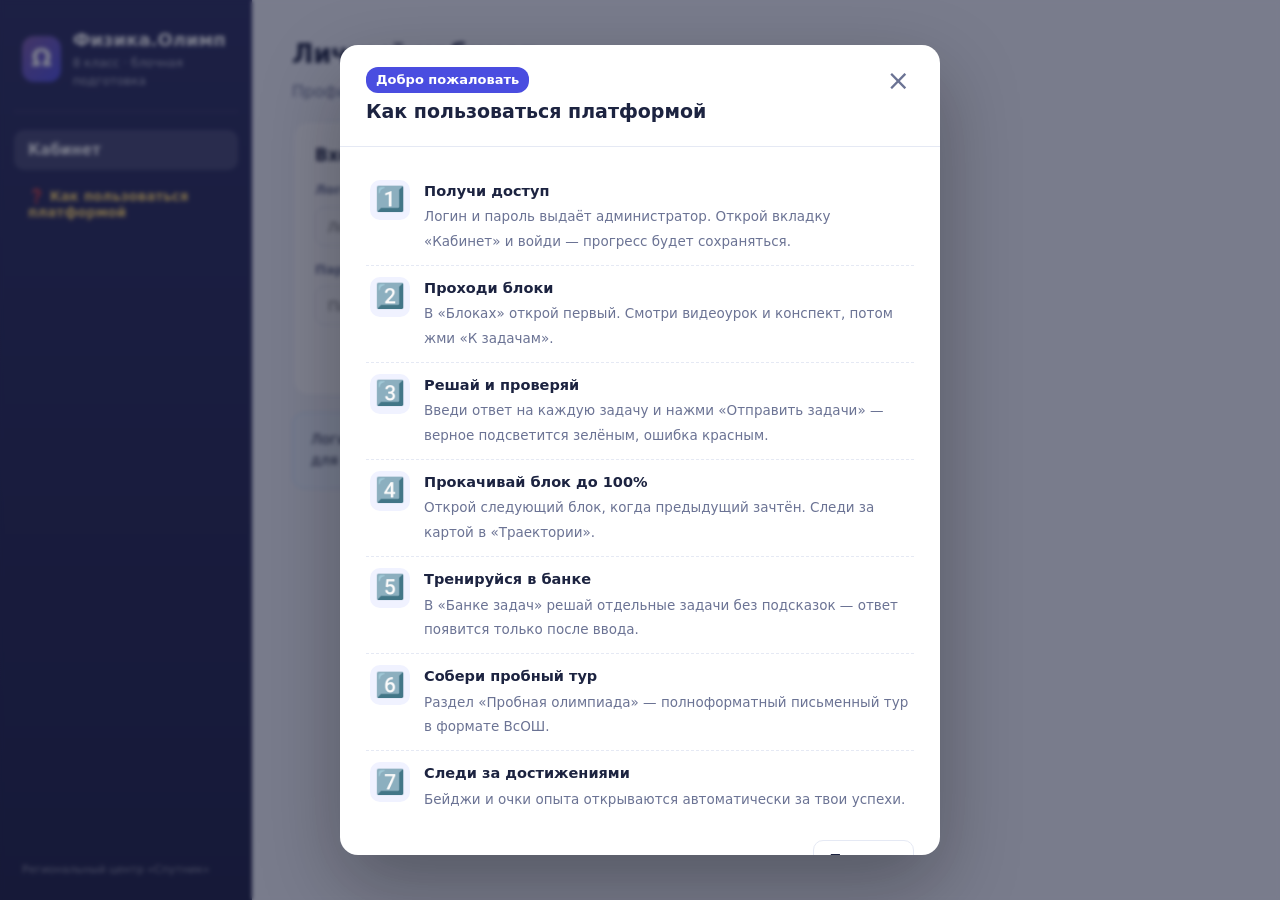
==== index.html @ 44bb5aa3 "Физика.Олимп 8 класс: общая БД Supabase, оптика 8.11-8.14" ====
<!DOCTYPE html>
<html lang="ru">
<head>
<meta charset="UTF-8">
<meta name="viewport" content="width=device-width, initial-scale=1.0">
<title>Физика.Олимп 8 класс — блочная олимпиадная подготовка</title>
<link rel="stylesheet" href="style.css">
<link rel="stylesheet" href="katex/katex.min.css">
</head>
<body>
<div class="app" id="app">

  <aside class="sidebar" id="sidebar">
    <div class="brand">
      <div class="brand-icon">Ω</div>
      <div>
        <div class="brand-title">Физика.Олимп</div>
        <div class="brand-sub">8 класс · блочная подготовка</div>
      </div>
    </div>
    <nav class="nav">
      <button class="nav-btn" data-view="dashboard">Траектория</button>
      <button class="nav-btn" data-view="modules">Блоки</button>
      <button class="nav-btn" data-view="meeting" id="meeting-nav-btn">Блок с преподавателем</button>
      <button class="nav-btn" data-view="bank">Банк задач</button>
      <button class="nav-btn" data-view="olympiad" id="olympiad-nav-btn" style="display:none">Пробная олимпиада</button>
      <button class="nav-btn" data-view="classes" id="classes-nav-btn" style="display:none">Классы</button>
      <button class="nav-btn" data-view="mystats" id="mystats-nav-btn" style="display:none">Моя статистика</button>
      <button class="nav-btn" data-view="achievements">Достижения</button>
      <button class="nav-btn" data-view="profile">Кабинет</button>
      <button class="nav-help" id="nav-help-question">❓ Как пользоваться платформой</button>
    </nav>
    <div class="sidebar-foot" id="sb-user">Региональный центр «Спутник»</div>
  </aside>

  <main class="main" id="main">

    <!-- ТРАЕКТОРИЯ -->
    <section class="view active" id="view-dashboard">
      <div class="hero">
        <div class="hero-inner">
          <span class="hero-tag">Олимпиадная физика · 8 класс</span>
          <h1>Твой трек <span class="accent">к олимпиадам</span></h1>
          <p class="hero-sub" id="hero-sub">Блочная дистанционная подготовка: видеокурс, теория, задачи и достижения.</p>
          <div class="hero-actions">
            <button class="btn btn-primary" data-view-btn="modules">Открыть блоки</button>
            <button class="btn btn-ghost" data-view-btn="bank">Банк задач</button>
          </div>
        </div>
        <div class="hero-badges">
          <div class="stat"><b id="dash-xp">0</b><span>очков опыта</span></div>
          <div class="stat"><b id="dash-lvl">Обуч.</b><span>уровень трека</span></div>
          <div class="stat"><b id="dash-modules">0/12</b><span>блоков</span></div>
          <div class="stat"><b id="dash-ach">0</b><span>достижений</span></div>
        </div>
      </div>

      <!-- МИНИ-КАРТА -->
      <div class="panel">
        <h3>Карта олимпиадного трека</h3>
        <p class="muted" style="font-size:13px;margin-bottom:12px">Где ты сейчас. Зелёные — пройдены, оранжевый — текущий, серые — впереди.</p>
        <div id="minimap" class="minimap"></div>
      </div>

      <div class="dash-row">
        <div class="panel skill-panel">
          <h3>Кольца навыков</h3>
          <p class="muted" style="font-size:13px;margin-bottom:12px">Пять компетенций олимпиадника. Заполнение растёт от задач.</p>
          <div id="skill-rings"></div>
        </div>
        <div class="panel mastery-panel">
          <h3>Мастерство по блокам</h3>
          <p class="muted" style="font-size:13px;margin-bottom:12px">100% — блок зачтён.</p>
          <div id="dash-mastery"></div>
        </div>
      </div>

      <div class="panel">
        <h3>📄 Домашнее задание</h3>
        <div id="dash-homework" class="dash-homework"></div>
      </div>

      <div class="panel">
        <h3>Последние достижения</h3>
        <div id="dash-ach-list" class="dash-ach-list"></div>
      </div>
    </section>

    <!-- МОДУЛИ (сетка прямоугольников) -->
    <section class="view" id="view-modules">
      <div class="view-head-row">
        <div class="view-head">
          <h2>Олимпиадные блоки</h2>
          <p class="muted">Каждый блок: видеокурс с конспектом → задачи → автопроверка. Следующий открывается после «зачёта».</p>
        </div>
        <div class="head-actions">
          <button class="btn" id="module-reset" title="Сбросить прогресс трека">Сбросить прогресс</button>
        </div>
      </div>
      <div id="module-grid"></div>
    </section>

    <!-- РАБОЧАЯ ОБЛАСТЬ МОДУЛЯ -->
    <section class="view" id="view-module">
      <div class="module-workspace">
        <button class="btn btn-sm" id="mod-back">← Ко всем блокам</button>
        <div id="mod-head" class="mod-head"></div>
        <!-- ЭТАП 1: ВИДЕОУРОК -->
        <div id="mod-lesson" class="mod-lesson"></div>
        <!-- ЭТАП 2: ЗАДАЧИ -->
        <div id="mod-tasks" class="mod-tasks"></div>
      </div>
    </section>

    <!-- МОДУЛЬ С ПРЕПОДАВАТЕЛЕМ -->
    <section class="view" id="view-meeting">
      <div class="view-head">
        <h2>Блок с преподавателем</h2>
        <p class="muted">Звонок (телемост), интерактивная доска и учебные материалы — всё связано с текущей темой.</p>
      </div>

      <div class="meeting-layout">

        <!-- ЛЕВАЯ КОЛОНКА: созвон + доска -->
        <div class="meeting-left">
          <div class="panel">
            <h3>📞 Созвон с преподавателем</h3>
            <p class="muted" style="font-size:13px;margin-bottom:10px">Открой звонок в телемосте, а ниже используй интерактивную доску.</p>
            <div class="telemost-box">
              <div class="telemost-hero">
                <div class="th-icon">📹</div>
                <div class="th-title">Звонок в Яндекс.Телемосте</div>
                <div class="th-sub">Яндекс.Телемост не позволяет встраивать звонок в страницу, поэтому он открывается в отдельной вкладке.</div>
                <a class="btn btn-primary btn-lg" href="https://telemost.yandex.ru/j/64857306460563" target="_blank" rel="noopener">🔔 Открыть звонок</a>
              </div>
            </div>
          </div>

          <div class="panel" id="main-board-panel">
            <div class="bb-head">
              <div>
                <h3>🎨 Интерактивная доска</h3>
                <div class="muted" style="font-size:12.5px" id="bb-head-sub">Лист 1</div>
              </div>
              <div class="bb-actions">
                <button class="btn btn-sm bb-btn" id="bb-invert" title="Инвертировать доску (белая/тёмная)">🌗 Инверт</button>
                <button class="btn btn-sm bb-btn" id="bb-save">💾 Сохранить доску</button>
              </div>
            </div>

            <!-- Панель инструментов -->
            <div class="bb-toolbar">
              <button class="bb-tool active" data-tool="pen" title="Рисовать">✏️</button>
              <button class="bb-tool" data-tool="eraser" title="Стирать">🧽</button>
              <button class="bb-tool" data-tool="rect" title="Прямоугольник">▭</button>
              <button class="bb-tool" data-tool="ellipse" title="Овал">◯</button>
              <button class="bb-tool" data-tool="line" title="Линия">╱</button>
              <button class="bb-tool" data-tool="select" title="Выбрать картинку">🖼</button>
              <span class="bb-sep"></span>
              <button class="bb-tool" id="bb-addimg" title="Добавить картинку">➕🖼</button>
              <span class="bb-sep"></span>
              <input type="color" id="bb-color" value="#1c2340" title="Цвет маркера">
              <span class="bb-color-val" id="bb-color-val">#1c2340</span>
              <span class="bb-sep"></span>
              <button class="bb-tool" id="bb-new" title="Новый лист">📄</button>
              <button class="bb-tool" id="bb-undo" title="Отменить">↩️</button>
              <button class="bb-tool" id="bb-clear" title="Очистить лист">🗑</button>
              <input type="file" id="bb-imgfile" accept="image/*" hidden>
            </div>

            <!-- Листы -->
            <div class="bb-sheets" id="bb-sheets"></div>

            <!-- Холст -->
            <div class="bb-canvas-wrap">
              <canvas id="bb-canvas" width="1200" height="700"></canvas>
            </div>
          </div>
        </div>

        <!-- ПРАВАЯ КОЛОНКА: учебные материалы -->
        <div class="meeting-right">
          <div class="panel">
            <h3>📚 Учебные материалы</h3>
            <p class="muted" style="font-size:13px;margin-bottom:10px">Конспекты, листы и сохранённые доски по теме.</p>
            <div id="mmaterials-list" class="materials-list"></div>
          </div>
        </div>

      </div>
    </section>

    <!-- БАНК ЗАДАЧ -->
    <section class="view" id="view-bank">
      <div class="view-head-row">
        <div class="view-head">
          <h2>Банк олимпиадных задач</h2>
          <p class="muted">Решай задачи без подсказки, зарабатывай опыт. Ответы не показываются заранее.</p>
        </div>
        <div class="head-actions">
          <button class="btn btn-primary" id="bank-add">+ Добавить задачу</button>
        </div>
      </div>

      <div class="bank-summary">
        <div class="bs-block"><b id="statBase">0</b><span>База</span></div>
        <div class="bs-block"><b id="statActive">0</b><span>Актив</span></div>
        <div class="bs-block"><b id="statOlimp">0</b><span>Олимп</span></div>
        <div class="bs-block total"><b id="statSolved">0</b><span>решено верно</span></div>
      </div>

      <div class="bank-filters">
        <span>Блок:</span>
        <select id="bank-module-filter" class="filter-select">
          <option value="all">Все блоки</option>
        </select>
        <span class="fsep">Уровень:</span>
        <button class="chip active" data-lvla="all">Все</button>
        <button class="chip" data-lvla="base">База</button>
        <button class="chip" data-lvla="active">Актив</button>
        <button class="chip" data-lvla="olimp">Олимп</button>
      </div>
      <div id="bank-list"></div>
    </section>

    <!-- ПРОБНАЯ ОЛИМПИАДА -->
    <section class="view" id="view-olympiad">
      <div class="view-head">
        <h2>Пробная олимпиада</h2>
        <p class="muted">Полноформатный письменный тур в формате ВсОШ. Собери набор, скачай листы, реши и разбери ошибки.</p>
      </div>
      <div class="pattern-card">
        <h3>Формат тура</h3>
        <div class="pattern-row"><span class="p-badge bO">Задачи 1–5</span><span>5 задач · по 5–7 баллов · письменное решение</span></div>
        <div class="pattern-row scored"><span>Всего</span><span>макс. 30 баллов · 3 часа</span></div>
      </div>
      <div class="olymp-actions">
        <div class="kr-material">
          <label>Брать задачи из блоков</label>
          <select id="olymp-modules" multiple size="4"></select>
          <span class="muted" style="font-size:12px">Ctrl/Cmd — выбрать несколько</span>
        </div>
        <button class="btn btn-primary" id="olymp-gen">Собрать тур (5 задач)</button>
        <button class="btn" id="olymp-dl-txt" disabled>Скачать лист (txt)</button>
      </div>
      <div id="olymp-output"></div>
    </section>

    <!-- КЛАССЫ (учитель/админ) -->
    <section class="view" id="view-classes">
      <div class="view-head-row">
        <div class="view-head">
          <h2>Классы</h2>
          <p class="muted">Выбери класс или создай новый. Внутри — олимпиады, контрольные работы и статистика класса.</p>
        </div>
        <div class="head-actions">
          <button class="btn btn-primary" id="classes-add-btn">+ Создать класс</button>
        </div>
      </div>
      <div id="classes-body"></div>
    </section>

    <!-- Подвкладка КЛАССА: олимпиады / КР / статистика -->
    <section class="view" id="view-class">
      <div class="cl-topbar">
        <button class="btn btn-sm" id="cl-back">← Ко всем классам</button>
        <div>
          <h2 id="cl-title"></h2>
          <div class="muted" id="cl-sub" style="font-size:13px"></div>
        </div>
        <button class="btn btn-sm btn-ghost" id="cl-edit">Состав класса</button>
        <button class="btn btn-sm btn-danger" id="cl-del" style="background:#fdecea;color:#c0392b;border:1px solid #f3b7b0">🗑 Удалить класс</button>
      </div>
      <div id="cl-body" class="cl-body"></div>
    </section>

    <!-- МОЯ СТАТИСТИКА (ученик) -->
    <section class="view" id="view-mystats">
      <div class="view-head">
        <h2>Моя статистика</h2>
        <p class="muted">Твои результаты: олимпиады РСОШ, домашние задания и выполнение курса.</p>
      </div>
      <div id="mystats-body"></div>
    </section>

    <!-- ДОСТИЖЕНИЯ -->
    <section class="view" id="view-achievements">
      <div class="view-head-row">
        <div class="view-head">
          <h2>Достижения</h2>
          <p class="muted">Бейджи за успехи в треке. Открываются автоматически.</p>
        </div>
        <div class="head-actions">
          <button class="btn" id="ach-export">Экспорт</button>
          <button class="btn" id="ach-import">Импорт</button>
        </div>
      </div>
      <div id="ach-grid" class="ach-grid"></div>
      <input type="file" id="ach-file" accept=".json" hidden>
    </section>

    <!-- ЛИЧНЫЙ КАБИНЕТ -->
    <section class="view" id="view-profile">
      <div class="view-head">
        <h2>Личный кабинет</h2>
        <p class="muted">Профиль ученика. Данные хранятся локально в браузере.</p>
      </div>
      <div id="profile-body" class="profile-body"></div>
    </section>

    <!-- МОДАЛКА ТЕОРИИ -->
    <div class="modal" id="theory-modal" hidden>
      <div class="modal-box theory-box">
        <div class="modal-head">
          <div><span class="lesson-no" id="th-no"></span><h3 id="th-title"></h3><span class="lm-type" id="th-type"></span></div>
          <button class="modal-close" id="th-close">&times;</button>
        </div>
        <div class="modal-body" id="th-body"></div>
      </div>
    </div>

    <!-- МОДАЛКА ДОБАВЛЕНИЯ ЗАДАЧИ -->
    <div class="modal" id="task-modal" hidden>
      <div class="modal-box">
        <div class="modal-head"><h3>Добавить задачу в банк</h3><button class="modal-close" id="tm-close">&times;</button></div>
        <div class="modal-body">
          <form id="task-form">
            <div class="form-row"><label>Блок</label><select id="tf-module"></select></div>
            <div class="form-row"><label>Уровень</label><select id="tf-level"><option value="base">База</option><option value="active" selected>Актив</option><option value="olimp">Олимп</option></select></div>
            <div class="form-row"><label>Тип</label><select id="tf-type"><option value="calc">Расчётная</option><option value="test">Тест</option><option value="expert">Экспертная</option><option value="experiment">Эксперимент</option></select></div>
            <div class="form-row"><label>Условие</label><textarea id="tf-text" rows="3"></textarea></div>
            <div class="form-row" id="options-row" hidden><label>Варианты ответа (через «;»)</label><input id="tf-options"></div>
            <div class="form-row"><label>Ответ</label><input id="tf-answer"></div>
            <div class="form-row"><label>Решение</label><textarea id="tf-solution" rows="3"></textarea></div>
            <div class="form-actions"><button type="button" class="btn" id="tm-cancel">Отмена</button><button type="submit" class="btn btn-primary">Сохранить</button></div>
          </form>
        </div>
      </div>
    </div>

    <!-- МОДАЛКА ОНБОРДИНГА / "КАК ПОЛЬЗОВАТЬСЯ" -->
    <div class="modal" id="onboard-modal" hidden>
      <div class="modal-box onboard-box">
        <div class="modal-head">
          <div><span class="lesson-no">Добро пожаловать</span><h3>Как пользоваться платформой</h3></div>
          <button class="modal-close" id="ob-close">&times;</button>
        </div>
        <div class="modal-body">
          <div class="onboard-steps">
            <div class="ob-step"><div class="ob-icon">1️⃣</div><div class="ob-body"><b>Получи доступ</b><span>Логин и пароль выдаёт администратор. Открой вкладку «Кабинет» и войди — прогресс будет сохраняться.</span></div></div>
            <div class="ob-step"><div class="ob-icon">2️⃣</div><div class="ob-body"><b>Проходи блоки</b><span>В «Блоках» открой первый. Смотри видеоурок и конспект, потом жми «К задачам».</span></div></div>
            <div class="ob-step"><div class="ob-icon">3️⃣</div><div class="ob-body"><b>Решай и проверяй</b><span>Введи ответ на каждую задачу и нажми «Отправить задачи» — верное подсветится зелёным, ошибка красным.</span></div></div>
            <div class="ob-step"><div class="ob-icon">4️⃣</div><div class="ob-body"><b>Прокачивай блок до 100%</b><span>Открой следующий блок, когда предыдущий зачтён. Следи за картой в «Траектории».</span></div></div>
            <div class="ob-step"><div class="ob-icon">5️⃣</div><div class="ob-body"><b>Тренируйся в банке</b><span>В «Банке задач» решай отдельные задачи без подсказок — ответ появится только после ввода.</span></div></div>
            <div class="ob-step"><div class="ob-icon">6️⃣</div><div class="ob-body"><b>Собери пробный тур</b><span>Раздел «Пробная олимпиада» — полноформатный письменный тур в формате ВсОШ.</span></div></div>
            <div class="ob-step"><div class="ob-icon">7️⃣</div><div class="ob-body"><b>Следи за достижениями</b><span>Бейджи и очки опыта открываются автоматически за твои успехи.</span></div></div>
          </div>
          <div class="form-actions" style="margin-top:18px">
            <button class="btn" id="ob-skip">Понятно</button>
          </div>
        </div>
      </div>
    </div>

  </main>
</div>

<div id="toast" class="toast" hidden></div>

<script src="Каталог - Модули/data.js"></script>
<script src="Каталог - Теория/theory.js"></script>
<script src="Каталог - Видеоуроки/lessons.js"></script>
<script src="Каталог - Банк олимпиадных задач/bank.js"></script>
<script src="Каталог - Банк олимпиадных задач/bank-extra.js"></script>
<script src="Каталог - Сервер/xlsx.js"></script>
<script src="pdfkit/pdf-lib.bundle.js"></script>
<script src="pdfkit/fontkit.js"></script>
<script src="pdfkit/fizika8-font.js"></script>
<script src="pdfkit/pdf-gen.js"></script>
<script src="katex/katex.min.js"></script>
<script src="katex/auto-render.min.js"></script>
<script src="db-config.js"></script>
<script src="db.js"></script>
<script src="app.js"></script>
</body>
</html>
---- style.css ----
﻿:root{
  --bg:#f4f6fb;
  --card:#ffffff;
  --ink:#1c2340;
  --muted:#6b7394;
  --line:#e5e9f4;
  --primary:#4a4de0;
  --primary-2:#6c5ce7;
  --heat:#e8503a;
  --electro:#2f6fed;
  --good:#2f9e63;
  --gold:#f4a825;
  --shadow:0 10px 30px rgba(28,35,64,.08);
  --radius:16px;
}
*{box-sizing:border-box;margin:0;padding:0}
html{-webkit-text-size-adjust:100%}
body{font-family:"Segoe UI",system-ui,-apple-system,sans-serif;background:var(--bg);color:var(--ink);line-height:1.55}
button{font-family:inherit;cursor:pointer;border:none;background:none;color:inherit}

.app{display:flex;min-height:100vh}

/* -------- Sidebar -------- */
.sidebar{width:252px;flex:none;background:linear-gradient(180deg,#272a5c,#191c42);color:#fff;padding:22px 14px;display:flex;flex-direction:column;position:sticky;top:0;height:100vh}
.brand{display:flex;gap:12px;align-items:center;padding:4px 8px 20px;border-bottom:1px solid rgba(255,255,255,.12)}
.brand-icon{width:46px;height:46px;border-radius:12px;background:linear-gradient(135deg,#7d5ba6,#4a4de0);display:grid;place-items:center;font-size:24px;font-weight:700}
.brand-title{font-size:18px;font-weight:700}
.brand-sub{font-size:12px;opacity:.65}
.nav{display:flex;flex-direction:column;gap:4px;margin-top:18px;flex:1}
.nav-btn{text-align:left;padding:11px 14px;border-radius:10px;font-size:15px;color:#cdd2f0;transition:.15s;font-weight:500}
.nav-btn:hover{background:rgba(255,255,255,.06);color:#fff}
.nav-btn.active{background:rgba(255,255,255,.14);color:#fff;font-weight:600}
.sidebar-foot{font-size:11px;opacity:.5;padding:12px 8px 0}

/* -------- Main -------- */
.main{flex:1;padding:34px 40px;max-width:1200px}
.view{display:none;animation:fade .25s ease}
.view.active{display:block}
@keyframes fade{from{opacity:0;transform:translateY(6px)}to{opacity:1;transform:none}}

.view-head h2{font-size:26px;font-weight:800;letter-spacing:-.4px}
.view-head p{margin-top:6px;max-width:780px}
.muted{color:var(--muted)}
.view-head-row{display:flex;justify-content:space-between;align-items:flex-end;gap:20px;flex-wrap:wrap}
.head-actions{display:flex;gap:10px;flex-wrap:wrap}

/* -------- Buttons -------- */
.btn{background:#fff;border:1px solid var(--line);color:var(--ink);padding:10px 16px;border-radius:10px;font-size:14px;font-weight:600;transition:.15s}
.btn:hover{border-color:#c9cff0;background:#fafbff}
.btn-primary{background:linear-gradient(135deg,var(--primary),var(--primary-2));color:#fff;border:none}
.btn-primary:hover{filter:brightness(1.06);border:none}
.btn-ghost{background:transparent;border:none;color:var(--primary);font-weight:600}
.btn:disabled{opacity:.45;cursor:not-allowed}
.btn-sm{padding:6px 12px;font-size:13px}

/* -------- Hero / dashboard -------- */
.hero{background:linear-gradient(135deg,#343a7d,#4a4de0 55%,#7d5ba6);border-radius:22px;color:#fff;padding:38px;position:relative;overflow:hidden;box-shadow:var(--shadow)}
.hero::after{content:"";position:absolute;right:-60px;top:-60px;width:260px;height:260px;border-radius:50%;background:rgba(255,255,255,.10)}
.hero::before{content:"";position:absolute;right:40px;bottom:-90px;width:220px;height:220px;border-radius:50%;background:rgba(255,255,255,.06)}
.hero-inner{position:relative;z-index:2;max-width:640px}
.hero-tag{display:inline-block;font-size:12px;letter-spacing:.08em;text-transform:uppercase;background:rgba(255,255,255,.18);padding:5px 12px;border-radius:20px;margin-bottom:16px}
.hero h1{font-size:40px;font-weight:800;letter-spacing:-1px}
.hero .accent{color:#ffd76a}
.hero-sub{margin-top:12px;font-size:16px;opacity:.92}
.hero-actions{margin-top:24px;display:flex;gap:12px;flex-wrap:wrap}
.hero .btn{color:#fff}
.hero .btn-primary{background:#fff;color:var(--primary)}
.hero .btn-ghost{color:#fff;border-color:rgba(255,255,255,.5)}
.hero-badges{display:flex;gap:18px;margin-top:34px;flex-wrap:wrap;position:relative;z-index:2}
.stat{background:rgba(255,255,255,.12);border:1px solid rgba(255,255,255,.2);border-radius:14px;padding:10px 18px;text-align:center;min-width:78px}
.stat b{display:block;font-size:22px}
.stat span{font-size:12px;opacity:.85}

.panel{background:var(--card);border:1px solid var(--line);border-radius:var(--radius);padding:20px 22px;margin-top:18px}
.panel h3{font-size:17px;font-weight:800;margin-bottom:6px}
.dash-row{display:grid;grid-template-columns:1fr 1fr;gap:16px}
.dash-row .panel{width:auto}
.dash-ach-list{display:flex;flex-direction:column;gap:8px}
.dash-achievement{display:flex;gap:12px;align-items:center;background:#f7f8ff;border:1px solid var(--line);border-radius:12px;padding:10px 14px}
.dash-achievement .da-icon{font-size:24px}
.dash-achievement .da-name{font-weight:700}
.dash-achievement.locked{opacity:.5}

/* Skill rings */
.skill-rings{display:flex;flex-direction:column;gap:10px}
.skill-ring{display:flex;align-items:center;gap:12px}
.skill-ring .sr-icon{font-size:20px;width:28px}
.skill-ring .sr-name{width:130px;font-weight:600;font-size:14px}
.sr-bar{flex:1;background:#eef0ff;border-radius:10px;height:12px;overflow:hidden}
.sr-bar i{display:block;height:100%;border-radius:10px;transition:width .4s}
.sr-pct{width:44px;text-align:right;font-weight:700;font-size:13px;color:var(--muted)}

/* Mastery rows */
.mastery-list{display:flex;flex-direction:column;gap:8px}
.mastery-row{display:flex;align-items:center;gap:10px}
.mastery-row .m-icon{font-size:16px;width:22px}
.mastery-row .m-name{flex:1;font-size:13.5px;font-weight:600}
.mastery-row .m-bar{flex:1.4;background:#eef0ff;border-radius:10px;height:10px;overflow:hidden}
.mastery-row .m-bar i{display:block;height:100%;border-radius:10px;background:linear-gradient(90deg,var(--good),var(--electro))}
.mastery-row .m-pct{width:44px;text-align:right;font-weight:700;font-size:13px;color:var(--muted)}

/* -------- Module map -------- */
.mod-map{display:flex;flex-direction:column;gap:10px;margin-top:16px}
.mod-card{display:flex;gap:16px;align-items:center;background:var(--card);border:1px solid var(--line);border-top:5px solid;border-radius:var(--radius);padding:16px 20px;transition:.15s}
.mod-card.locked{opacity:.55;border-top-color:#cfd4ea;filter:grayscale(.35)}
.mod-card.active-mod{cursor:pointer}
.mod-card.active-mod:hover{transform:translateY(-2px);box-shadow:var(--shadow)}
.mod-card.complete{border-left:6px solid var(--good)}
.mod-icon{width:48px;height:48px;border-radius:12px;display:grid;place-items:center;font-size:24px;flex:none;color:#fff}
.mod-body{flex:1}
.mod-body h3{font-size:17px;display:flex;gap:10px;align-items:center}
.mod-no{font-size:12px;font-weight:700;color:#fff;background:#6b7394;border-radius:12px;padding:2px 9px}
.mod-body p{font-size:13.5px;color:var(--muted);margin-top:2px}
.mod-progress{margin-top:8px;display:flex;align-items:center;gap:10px;font-size:12.5px;color:var(--muted)}
.mod-progress .mp-bar{flex:1;max-width:220px;background:#eef0ff;border-radius:10px;height:9px;overflow:hidden}
.mod-progress .mp-bar i{display:block;height:100%;background:linear-gradient(90deg,var(--good),var(--electro));border-radius:10px}
.mod-lvla{display:flex;gap:6px}
.lvla-badge{font-size:12px;font-weight:700;padding:3px 9px;border-radius:12px;color:#fff}
.lvla-badge .lv-name{opacity:.85}
.mod-ops{display:flex;gap:8px;margin-left:8px}
.mod-ops .btn-mini{padding:7px 12px;font-size:12.5px;border:1px solid var(--line);border-radius:9px;background:#fff;font-weight:600}
.mod-ops .btn-mini:hover{border-color:var(--primary);color:var(--primary)}
.mod-ops .btn-mini:disabled{opacity:.4;cursor:not-allowed}
.mod-locked-note{font-size:12px;color:var(--muted);font-weight:600}
.bolt{position:relative}

/* -------- Р РµРґР°РєС‚РёСЂРѕРІР°РЅРёРµ РєРѕРЅС‚РµРЅС‚Р° (teacher/admin) -------- */
.lesson-editbar{display:flex;gap:8px;flex-wrap:wrap;margin-top:8px;justify-content:center}
.lesson-editbar .btn{margin-top:2px}
.conspect-editor{background:#fff;border:1px solid var(--line);border-radius:14px;padding:16px 18px;margin:14px 0;border-left:4px solid var(--gold)}
.conspect-editor h3{font-size:15px;margin-bottom:8px}
.ce-head{display:flex;justify-content:space-between;align-items:center;gap:10px;flex-wrap:wrap;margin-bottom:10px}
.ce-toolbar{display:flex;gap:6px;flex-wrap:wrap;background:#f4f6fb;border:1px solid var(--line);border-radius:10px;padding:8px;margin-bottom:10px}
.ce-tb{padding:6px 10px;border:1px solid var(--line);background:#fff;border-radius:8px;font-size:13px;font-weight:600;cursor:pointer;color:var(--ink);line-height:1.2}
.ce-tb:hover{border-color:var(--primary);background:#f0f2ff}
.ce-sep{width:1px;background:var(--line);margin:2px 4px}
.ce-grid{display:grid;grid-template-columns:1fr 1fr;gap:12px}
.conspect-editor textarea{width:100%;padding:10px 12px;border:1px solid var(--line);border-radius:9px;font-size:13.5px;font-family:ui-monospace,Consolas,monospace;min-height:280px;resize:vertical;line-height:1.5}
.conspect-editor textarea:focus{outline:2px solid #c9cff0;border-color:var(--primary)}
.ce-preview{border:1px dashed var(--line);border-radius:9px;padding:12px 14px;background:#fdfdff;overflow:auto;max-height:360px;font-size:14px}
.ce-help{background:#eef3ff;border:1px solid #d7e0ff;border-radius:10px;padding:10px 14px;margin:10px 0;font-size:13px;color:#33406e}
.ce-help ul{margin:6px 0 6px 18px}
.ce-help li{margin:3px 0}
.ce-help code{background:#fff;border:1px solid #d7e0ff;border-radius:5px;padding:1px 5px;font-size:12px}
/* РћС„РѕСЂРјР»РµРЅРёРµ РєРѕРЅСЃРїРµРєС‚Р° */
.conspect-body h3.cc-h{font-size:19px;margin:12px 0 8px;color:var(--ink)}
.conspect-body h4{font-size:16px;margin:10px 0 6px}
.conspect-body h5{font-size:14.5px;margin:8px 0 5px}
.conspect-body p{margin:6px 0;font-size:14.5px;color:#3a4263}
.conspect-body ul,.conspect-body ol{margin:6px 0 6px 22px;font-size:14.5px;color:#3a4263}
.conspect-body li{margin:3px 0}
.conspect-body hr{border:none;border-top:2px dashed var(--line);margin:12px 0}
.conspect-body mark{background:#fff3a3;padding:0 3px;border-radius:3px}
.conspect-body .cf{font-family:"Cambria Math","Times New Roman",serif;font-style:italic;background:#f0f2ff;border-radius:4px;padding:1px 6px;font-weight:600}
.conspect-body .cc-warn{background:#fff4e5;border-left:4px solid var(--gold);border-radius:8px;padding:9px 12px;margin:8px 0;font-weight:600;color:#7a4a00}
/* Р¦РІРµС‚РЅС‹Рµ Р±Р»РѕРєРё СѓСЂРѕРєР° */
.ce-blocks{align-items:center}
.ce-lbl{font-size:12.5px;font-weight:700;color:var(--muted);margin-right:2px}
.conspect-body .cc-block{border-radius:12px;padding:12px 16px;margin:10px 0;border:1px solid var(--line);background:#fbfcff}
.conspect-body .cc-block>p{margin:6px 0}
.conspect-body .cc-block:first-child>p:first-child{margin-top:0}
.conspect-body .cc-block:last-child>p:last-child{margin-bottom:0}
.conspect-body .cc-green{background:#eefbf3;border-color:#c4e6d3;border-left:4px solid #2f9e63}
.conspect-body .cc-blue{background:#eef4ff;border-color:#cfe0fa;border-left:4px solid #2f6fed}
.conspect-body .cc-yellow{background:#fffbe8;border-color:#f2e3a8;border-left:4px solid #e8b60c}
.conspect-body .cc-red{background:#fdeeee;border-color:#f4cccc;border-left:4px solid #d9432f}
.conspect-body .cc-violet{background:#f4effa;border-color:#ddcff0;border-left:4px solid #7d5ba6}
.conspect-body .cc-gray{background:#f4f5f8;border-color:#dfe3ec;border-left:4px solid #8a91a8}
.conspect-body .cc-note{background:#eef3ff;border-left:4px solid var(--electro);border-radius:8px;padding:9px 12px;margin:8px 0;color:#33406e}
.conspect-body .cc-img{max-width:100%;border-radius:8px;border:1px solid var(--line);margin:8px 0;display:block}
.conspect-body a{color:var(--primary);font-weight:600}
.conspect-body .cc-table{border-collapse:collapse;width:100%;margin:10px 0;font-size:14px;background:#fff}
.conspect-body .cc-table th,.conspect-body .cc-table td{border:1px solid var(--line);padding:7px 10px;text-align:left;vertical-align:middle}
.conspect-body .cc-table th{background:#f0f2ff;color:var(--ink);font-weight:700}
.conspect-body .cc-table tr.cc-th th{background:#eef4ff}
.conspect-body .cc-table .katex,.conspect-body .cc-table .katex-display{font-size:1.08em}
.subs-wrap{margin:14px 0 2px}
.subs-head{display:flex;align-items:center;justify-content:space-between;margin-bottom:10px}
.subs-title{margin:0;font-size:16px;font-weight:800;color:var(--ink)}
.subs-count{font-size:12px;color:var(--muted);background:#eef0ff;border-radius:12px;padding:2px 10px}
.subs-grid{display:grid;grid-template-columns:repeat(auto-fill,minmax(200px,1fr));gap:12px}
.sub-card{background:var(--card);border:1px solid var(--line);border-top:5px solid var(--primary,var(--electro));border-radius:12px;padding:14px;display:flex;flex-direction:column;gap:6px;cursor:pointer;transition:.15s;position:relative}
.sub-card:hover{transform:translateY(-2px);box-shadow:var(--shadow)}
.sub-card.active{border-color:var(--primary,var(--electro));box-shadow:0 0 0 3px rgba(47,111,237,.18)}
.sub-card .sc-top{display:flex;align-items:center;justify-content:space-between}
.sub-card .sc-icon{font-size:28px}
.sub-card .sc-open-tag{font-size:10.5px;font-weight:800;color:#fff;background:var(--good,var(--electro));border-radius:10px;padding:2px 8px}
.sub-card .sc-name{font-size:15px;font-weight:700;color:var(--ink);margin:0;line-height:1.25}
.sub-card .sc-desc{font-size:12.5px;color:var(--muted);flex:1}
.sub-card .sc-num{font-size:11px;font-weight:700;color:var(--primary,var(--electro))}
.sub-card .sub-count-badge{background:var(--primary,var(--electro))}
.sub-open-head{display:flex;align-items:center;gap:12px;margin:6px 0 12px;flex-wrap:wrap}
.sub-open-title{margin:0;font-size:18px;font-weight:800;color:var(--ink)}
.conspect-edit-top{margin:12px 0 0;display:flex}
.conspect-edit-top .btn{margin-left:auto}
@media(max-width:860px){ .ce-grid{grid-template-columns:1fr} }

/* -------- Bank -------- */
.bank-summary{display:grid;grid-template-columns:repeat(auto-fit,minmax(150px,1fr));gap:14px;margin:20px 0}
.bs-block{background:var(--card);border:1px solid var(--line);border-radius:14px;padding:16px;text-align:center}
.bs-block b{display:block;font-size:28px;color:var(--primary)}
.bs-block span{font-size:12px;color:var(--muted)}
.bs-block.total b{color:var(--good)}
.bs-block.total.ok b{color:var(--good)}
.bank-filters{display:flex;align-items:center;gap:8px;flex-wrap:wrap;margin-bottom:16px}
.bank-filters>span{color:var(--muted);font-size:14px}
.bank-filters .fsep{color:var(--muted);font-size:14px;margin-left:8px}
.filter-select{padding:7px 12px;border:1px solid var(--line);border-radius:20px;background:#fff;font-size:13.5px;font-weight:600;color:var(--primary);font-family:inherit;cursor:pointer;max-width:320px}
.filter-select:focus{outline:2px solid #c9cff0;border-color:var(--primary)}
.chip{padding:7px 14px;border-radius:20px;background:#fff;border:1px solid var(--line);font-size:13.5px;font-weight:600;color:var(--muted)}
.chip.active{background:#eef0ff;color:var(--primary);border-color:#c9cff0}
.bank-section{background:var(--card);border:1px solid var(--line);border-radius:var(--radius);padding:18px 20px;margin-bottom:20px}
.bank-section .bs-head{display:flex;align-items:center;gap:10px;border-left:4px solid;padding-left:12px;margin-bottom:14px}
.bank-section .bs-head h3{font-size:18px}
.bank-section .bs-dot{width:12px;height:12px;border-radius:50%;flex:none}
.task-card{background:var(--card);border:1px solid var(--line);border-radius:14px;padding:14px 16px;margin-bottom:12px}
.task-card.solved{border-left:5px solid var(--good)}
.task-card.wrong{border-left:5px solid var(--heat)}
.task-card .totop{display:flex;gap:8px;align-items:center;flex-wrap:wrap;margin-bottom:8px}
.level-badge{font-size:11.5px;font-weight:700;color:#fff;padding:3px 10px;border-radius:12px}
.type-tag{font-size:12px;color:var(--muted)}
.tc-module{font-size:12px;font-weight:700;color:var(--primary)}
.tc-text{font-size:15px;font-weight:500;margin:6px 0}
.tc-opts{display:flex;flex-wrap:wrap;gap:8px;margin:8px 0}
.tc-opts span{background:#f2f4fb;border-radius:8px;padding:5px 12px;font-size:14px}
.tc-ans{font-size:13.5px;color:var(--good);font-weight:600}
.state-tag{font-size:11px;font-weight:700;border-radius:10px;padding:2px 8px}
.state-ok{background:#e6f6ec;color:var(--good)}
.state-wrong{background:#fdeeee;color:var(--heat)}
.state-new{background:#eef0ff;color:var(--primary)}

/* -------- Modal -------- */
.modal{position:fixed;inset:0;background:rgba(20,24,50,.55);z-index:50;display:grid;place-items:center;padding:20px;backdrop-filter:blur(2px)}
.modal[hidden]{display:none}
.modal-box{background:#fff;border-radius:18px;max-width:820px;width:100%;max-height:90vh;display:flex;flex-direction:column;box-shadow:0 30px 80px rgba(0,0,0,.3)}
.modal-head{display:flex;justify-content:space-between;align-items:flex-start;gap:16px;padding:22px 26px;border-bottom:1px solid var(--line)}
.modal-head h3{font-size:19px;font-weight:800;line-height:1.3}
.modal-close{font-size:28px;line-height:1;color:var(--muted);font-weight:400;padding:0 4px;background:none}
.modal-close:hover{color:#000}
.modal-body{padding:22px 26px;overflow-y:auto}
.lesson-no{display:inline-block;font-size:13px;font-weight:700;color:#fff;background:var(--primary);padding:3px 10px;border-radius:12px;margin-bottom:6px}
.lm-type{font-size:12.5px;color:var(--muted);display:block;margin-top:4px}

/* Theory */
.th-level{margin-bottom:20px}
.th-level h4{font-size:15px;display:flex;align-items:center;gap:8px;margin-bottom:8px}
.th-points{font-size:14.5px;color:#3a4263;margin-left:4px}
.th-points li{margin:6px 0}
.formula-list{display:flex;flex-direction:column;gap:8px;margin-top:8px}
.formula{background:#f0f2ff;border-left:4px solid var(--primary);border-radius:8px;padding:8px 12px}
.formula .f{font-family:"Cambria Math","Times New Roman",serif;font-weight:700;font-size:14.5px}
.formula .fd{font-size:12.5px;color:var(--muted)}
.tricks{background:#eef3ff;border:1px solid #d7e0ff;border-radius:10px;padding:10px 14px;margin-top:8px;font-size:14px;color:#33406e}
.tricks b{color:var(--primary)}

/* Solve modal */
.solve-q{font-size:16px;font-weight:500;margin-bottom:14px}
.solve-type{font-size:13px;color:var(--muted)}
.solve-opts{display:flex;flex-direction:column;gap:8px;margin:12px 0}
.solve-opts .so{background:#f2f4fb;border:1px solid var(--line);border-radius:10px;padding:9px 12px;font-size:14.5px;cursor:pointer;display:flex;gap:8px;align-items:center}
.solve-opts .so:hover{border-color:var(--primary)}
.solve-opts .so.selected{border-color:var(--primary);background:#eef0ff}
.solve-ans{margin-top:12px}
.solve-ans label{font-size:13px;font-weight:700;color:var(--muted);display:block;margin-bottom:6px}
.solve-ans input{width:100%;padding:10px 12px;border:1px solid var(--line);border-radius:9px;font-size:15px}
.solve-ans input:focus{outline:2px solid #c9cff0;border-color:var(--primary)}
.solve-result{margin-top:14px;border-radius:12px;padding:14px 16px}
.solve-result.ok{background:#e6f6ec;border:1px solid #c4e6d3}
.solve-result.bad{background:#fdeeee;border:1px solid #f3c9c9}
.solve-result h4{margin-bottom:6px}
.solve-result .sr-line{margin:4px 0}
.solve-xp{margin-top:10px;font-size:14px;font-weight:700;color:var(--gold)}
.solve-actions{display:flex;justify-content:flex-end;gap:10px;margin-top:16px}

/* Olympiad */
.pattern-card{background:var(--card);border:1px solid var(--line);border-radius:var(--radius);padding:20px 24px;margin:18px 0}
.pattern-card h3{font-size:16px;margin-bottom:12px}
.pattern-row{display:flex;gap:12px;align-items:center;padding:6px 0;font-size:15px}
.pattern-row.scored{margin-top:8px;padding-top:12px;border-top:1px dashed var(--line)}
.p-badge{font-size:12px;font-weight:700;color:#fff;padding:4px 12px;border-radius:14px;min-width:110px;text-align:center;background:var(--electro)}
.olymp-actions{display:flex;gap:12px;flex-wrap:wrap;align-items:flex-end;margin-bottom:20px}
.kr-material{display:flex;flex-direction:column;gap:4px}
.kr-material label{font-size:12px;font-weight:700;color:var(--muted)}
.kr-material select{padding:8px 12px;border:1px solid var(--line);border-radius:9px;font-size:14px;background:#fff;color:var(--ink);font-family:inherit}
.olymp-output{padding:0}
.olymp-info{font-size:13px;color:var(--muted);margin-bottom:12px}
.olymp-done{background:#e6f6ec;border-radius:12px;padding:12px 16px;margin-bottom:14px}
.ol-tasks{display:flex;flex-direction:column;gap:10px}
.ol-task{background:var(--card);border:1px solid var(--line);border-radius:12px;padding:14px 16px}
.ol-task h4{display:flex;align-items:center;gap:8px;font-size:14.5px;margin-bottom:6px}
.ol-task .ol-q{margin:6px 0;font-size:14.5px}
.ol-task .ol-toggle{color:var(--primary);font-weight:600;font-size:13px}
.ol-sol{background:#f7f8ff;border-radius:8px;padding:10px 12px;margin-top:6px;font-size:14px}
.ol-sol b{color:var(--good)}

/* Achievements */
.ach-grid{display:grid;grid-template-columns:repeat(auto-fill,minmax(200px,1fr));gap:14px;margin-top:18px}
.ach-card{background:var(--card);border:1px solid var(--line);border-radius:14px;padding:18px;text-align:center;display:flex;flex-direction:column;align-items:center;gap:6px}
.ach-card .a-icon{font-size:34px}
.ach-card .a-name{font-weight:700;font-size:15px}
.ach-card .a-desc{font-size:12.5px;color:var(--muted);flex:1}
.ach-card.locked{opacity:.45;filter:grayscale(.5)}
.ach-card .a-xp{font-size:12px;color:var(--gold);font-weight:700}

/* Forms */
.form-row{margin-bottom:14px}
.form-row label{display:block;font-size:13px;font-weight:600;color:var(--muted);margin-bottom:6px}
.form-row input,.form-row select,.form-row textarea{width:100%;padding:10px 12px;border:1px solid var(--line);border-radius:9px;font-size:14px;font-family:inherit}
.form-row input:focus,.form-row select:focus,.form-row textarea:focus{outline:2px solid #c9cff0;border-color:var(--primary)}
.form-actions{display:flex;justify-content:flex-end;gap:10px;margin-top:8px}
.empty{text-align:center;padding:46px 20px;color:var(--muted)}
.empty .big{font-size:44px;display:block;margin-bottom:12px}
.note{background:#eef3ff;border:1px solid #d7e0ff;border-radius:12px;padding:14px 16px;font-size:14px;color:#33406e;margin:16px 0}

/* Toast */
.toast{position:fixed;bottom:26px;left:50%;transform:translateX(-50%);background:#1c2340;color:#fff;padding:13px 22px;border-radius:12px;font-size:14px;box-shadow:0 10px 30px rgba(0,0,0,.3);z-index:80}
.toast[hidden]{display:none}

/* -------- РњРѕРґСѓР»Рё: СЃРµС‚РєР° РїСЂСЏРјРѕСѓРіРѕР»СЊРЅРёРєРѕРІ -------- */
.module-grid{display:grid;grid-template-columns:repeat(auto-fill,minmax(250px,1fr));gap:16px;margin-top:18px}
.mod-tile{background:var(--card);border:1px solid var(--line);border-top:6px solid;border-radius:var(--radius);padding:18px;display:flex;flex-direction:column;gap:8px;position:relative;transition:.15s}
.mod-tile .mt-top{display:flex;justify-content:space-between;align-items:center}
.mod-tile .mt-no{font-size:12px;font-weight:800;color:#fff;background:#6b7394;border-radius:12px;padding:2px 9px}
.mod-tile .mt-icon{font-size:30px}
.mod-tile h3{font-size:16px;line-height:1.25}
.mod-tile .mt-desc{font-size:12.5px;color:var(--muted);flex:1}
.mod-tile .mt-prog{display:flex;align-items:center;gap:8px;font-size:12px;color:var(--muted)}
.mod-tile .mt-bar{flex:1;background:#eef0ff;border-radius:10px;height:9px;overflow:hidden}
.mod-tile .mt-bar i{display:block;height:100%;background:linear-gradient(90deg,var(--good),var(--electro))}
.mod-tile .mt-state{font-size:11.5px;font-weight:700}
.mod-tile.locked{opacity:.55;filter:grayscale(.4)}
.mod-tile.complete{border-left:6px solid var(--good)}
.mod-tile.available{cursor:pointer}
.mod-tile.available:hover{transform:translateY(-3px);box-shadow:var(--shadow)}
.mod-tile.active-now{border-color:var(--gold);box-shadow:0 0 0 3px rgba(244,168,37,.25)}
.mt-lvl-badges{display:flex;gap:5px}
.mt-lvl-badges span{font-size:10.5px;font-weight:700;color:#fff;border-radius:10px;padding:2px 8px}
.mt-action{margin-top:4px}
.lock-note{font-size:12px;color:var(--muted);font-weight:600}

/* -------- РўСЂР°РµРєС‚РѕСЂРёСЏ: РіРѕСЂРёР·РѕРЅС‚Р°Р»СЊРЅР°СЏ Р·РјРµР№РєР° -------- */
.minimap{width:100%;margin:6px auto 0;padding-bottom:8px}
.track-seg{display:flex;flex-direction:column;align-items:center;width:92px;flex:none}
.track-circle{width:54px;height:54px;border-radius:50%;display:grid;place-items:center;font-size:22px;border:3px solid var(--line);background:#fff;position:relative;transition:.2s}
.track-circle .tc-check{display:none}
.track-seg.done .track-circle{border-color:var(--good);background:var(--good);color:#fff}
.track-seg.done .track-circle .tci{display:none}
.track-seg.done .track-circle .tc-check{display:block}
.track-seg.now .track-circle{border-color:var(--gold);background:#fffbee;box-shadow:0 0 0 5px rgba(244,168,37,.22);animation:pulse 2s infinite}
.track-seg.later .track-circle{border-color:var(--line);background:#fafbff;opacity:.65}
.track-name{font-size:10.5px;font-weight:700;color:var(--muted);text-align:center;margin-top:4px;max-width:86px}
.track-seg.now .track-name{color:var(--gold)}
.track-seg.done .track-name{color:var(--good)}
.track-pct{font-size:9.5px;color:var(--muted);font-weight:600}
@keyframes pulse{0%,100%{box-shadow:0 0 0 5px rgba(244,168,37,.22)}50%{box-shadow:0 0 0 8px rgba(244,168,37,.12)}}
/* РєР°Р¶РґР°СЏ СЃС‚СЂРѕРєР° Р·РјРµР№РєРё */
.minimap .track-row{display:flex;align-items:center;justify-content:center;width:100%}
/* РґРѕСЂРѕР¶РєР°-СЃРІСЏР·СЊ РјРµР¶РґСѓ РєСЂСѓРіР°РјРё */
.track-link{height:2px;width:26px;flex:none;background:var(--line);border-radius:2px;margin-bottom:16px}
.track-link.done{background:var(--good)}
/* Р·РёРіР·Р°Рі РІ РєРѕРЅС†Рµ СЃС‚СЂРѕРєРё: РїРѕРІРѕСЂРѕС‚ РІРЅРёР· */
.track-seg.mm-turn .track-circle::after{content:"";position:absolute;left:50%;bottom:-24px;width:2px;height:16px;background:var(--line);transform:translateX(-50%)}
.track-seg.mm-turn.done .track-circle::after{background:var(--good)}

/* -------- РџРѕРґСЃРєР°Р·РєР° РЅР°Рґ РєСЂСѓР¶РєРѕРј Р·РјРµР№РєРё -------- */
.snake-wrap{width:100%;margin:0 auto;display:flex;justify-content:center}
.snake-tip{position:fixed;z-index:120;width:230px;background:#fff;border:1px solid var(--line);border-radius:12px;box-shadow:0 12px 34px rgba(28,35,64,.18);overflow:hidden;pointer-events:none}
.snake-tip .st-head{color:#fff;font-weight:700;font-size:13px;padding:8px 12px}
.snake-tip .st-body{padding:10px 12px;font-size:12.5px;color:#3a4263}
.snake-tip .st-stat{margin-top:8px;padding-top:8px;border-top:1px dashed var(--line);font-weight:700;color:var(--good);font-size:12px}

/* -------- РџР°РЅРµР»СЊ Р°РґРјРёРЅРёСЃС‚СЂР°С‚РѕСЂР° -------- */
.admin-class{border:1px solid var(--line);border-radius:12px;padding:12px 14px;margin:12px 0}
.admin-class .ac-head{display:flex;justify-content:space-between;align-items:center;margin-bottom:6px}
.admin-class .ac-student{display:flex;align-items:center;gap:10px;padding:5px 4px;border-bottom:1px solid #f0f2f8}
.admin-class .ac-student:last-child{border-bottom:none}
.admin-class .ac-student button{margin-left:auto}
.astat-class{margin:12px 0}

/* -------- Р”РѕРјР°С€РЅРµРµ Р·Р°РґР°РЅРёРµ -------- */
.dash-homework{display:flex;flex-direction:column;gap:8px}
.hw-item{background:#f7f8ff;border:1px solid var(--line);border-radius:12px;padding:12px 14px;margin:10px 0;transition:.15s}
.hw-item:hover{border-color:#c9d2ec;box-shadow:0 2px 8px rgba(28,35,64,.06)}
.hw-title{font-weight:700;font-size:14.5px;color:#2f365f}
.hw-meta{font-size:12px;color:var(--muted);margin:2px 0}
.hw-text{font-size:13.5px;color:#3a4263;margin-top:4px;line-height:1.55;white-space:pre-wrap}
.hw-head{display:flex;align-items:center;justify-content:space-between;gap:10px}
.hw-form{background:#fff;border:1px solid var(--line);border-radius:14px;padding:16px 18px;margin-top:12px}

/* -------- РћРЅР±РѕСЂРґРёРЅРі -------- */
.ob-step{display:flex;gap:14px;padding:11px 4px;border-bottom:1px dashed var(--line)}
.ob-step:last-child{border-bottom:none}
.ob-step .ob-icon{font-size:24px;flex:none;width:40px;height:40px;background:#f0f2ff;border-radius:10px;display:grid;place-items:center}
.ob-step .ob-body b{display:block;font-size:14.5px;margin-bottom:2px}
.ob-step .ob-body span{font-size:13.5px;color:var(--muted)}
.onboard-box{max-width:600px}

/* -------- Р‘Р°РЅРє Р·Р°РґР°С‡: СЃР°РјРѕСЃС‚РѕСЏС‚РµР»СЊРЅС‹Р№ С‚СЂРµРЅР°Р¶С‘СЂ -------- */
.btask{background:#fff;border:1px solid var(--line);border-radius:14px;padding:16px 18px;margin-bottom:12px}
.btask.b-ok{border-left:5px solid var(--good)}
.btask.b-bad{border-left:5px solid var(--heat)}
.btask .bt-top{display:flex;gap:8px;align-items:center;flex-wrap:wrap;margin-bottom:8px}
.btask .bt-q{font-size:15px;font-weight:500;margin-bottom:10px}
.btask .bt-ans{margin-top:8px}
.btask .bt-ans input{width:100%;padding:9px 12px;border:1px solid var(--line);border-radius:9px;font-size:14.5px}
.btask .bt-ans input:focus{outline:2px solid #c9cff0;border-color:var(--primary)}
.btask .bt-ans input:disabled{background:#f2f4fb;color:#6b7394}
.btask .bt-opts{display:flex;flex-direction:column;gap:7px;margin-top:8px}
.btask .bt-opts .bo{background:#f2f4fb;border:1px solid var(--line);border-radius:9px;padding:8px 12px;font-size:14px;cursor:pointer}
.btask .bt-opts .bo:hover{border-color:var(--primary)}
.btask .bt-opts .bo.selected{border-color:var(--primary);background:#eef0ff;color:var(--primary);font-weight:600}
.btask .bt-opts .bo.correct{background:#e6f6ec;border-color:var(--good);color:var(--good)}
.btask .bt-opts .bo.incorrect{background:#fdeeee;border-color:var(--heat);color:var(--heat)}
.btask .bt-btnrow{margin-top:10px;display:flex;gap:8px;align-items:center}
.btask .bt-status{margin-top:8px;font-size:13.5px;font-weight:700}
.bt-state-ok{color:var(--good)}
.bt-state-bad{color:var(--heat)}
.btask .bt-solution{margin-top:8px;background:#f7f8ff;border:1px solid var(--line);border-radius:9px;padding:9px 12px;font-size:14px;color:#3a4263}
.btask .bt-solution b{color:var(--good)}
.btask .bt-reveal{margin-top:8px;display:none}
.btask .bt-solbtn{color:var(--primary);font-weight:700;font-size:13px;margin-top:8px}
.nav-help{text-align:left;padding:10px 14px;border-radius:10px;font-size:13.5px;color:#ffd76a;background:none;border:none;margin-top:4px;font-weight:600}
.nav-help:hover{background:rgba(255,255,255,.08);color:#ffe89a}

/* -------- Р Р°Р±РѕС‡Р°СЏ РѕР±Р»Р°СЃС‚СЊ РјРѕРґСѓР»СЏ -------- */
.module-workspace{background:var(--card);border:1px solid var(--line);border-radius:var(--radius);padding:22px 26px;margin-top:16px}
#mod-back{margin-bottom:14px;color:var(--primary)}
.mod-head{display:flex;align-items:center;gap:14px;border-bottom:1px dashed var(--line);padding-bottom:14px;margin-bottom:16px}
.mod-head .mh-icon{width:54px;height:54px;border-radius:14px;display:grid;place-items:center;font-size:28px;color:#fff;flex:none}
.mod-head h2{font-size:22px}
.mod-head .mh-meta{font-size:13px;color:var(--muted)}
.mod-head .mh-state{margin-left:auto}

/* Р’РёРґРµРѕСѓСЂРѕРє */
.lesson-video-wrap{margin-bottom:16px}
.lesson-video{width:100%;aspect-ratio:16/9;background:#1b1e44;border-radius:14px;display:grid;place-items:center;color:#fff;overflow:hidden}
.lesson-video video{width:100%;height:100%;object-fit:contain}
.lv-placeholder{text-align:center;padding:30px}
.lv-placeholder .lv-ph{font-size:40px;display:block;margin-bottom:10px}
.lv-placeholder .lv-t{font-size:15px;font-weight:600;margin-bottom:6px}
.lv-placeholder .lv-s{font-size:13px;opacity:.8;max-width:360px}
.lesson-conspect{background:#f7f8ff;border:1px solid var(--line);border-radius:14px;padding:16px 18px;margin:14px 0}
.lesson-conspect h3{font-size:15px;margin-bottom:10px;color:var(--primary)}
.lesson-conspect ol{margin-left:20px;font-size:14px;color:#3a4263}
.lesson-conspect li{margin:4px 0}
.lesson-keys{font-size:14px;color:#3a4263;margin:6px 0 8px}
.lesson-keys li{margin:4px 0}
.lesson-example{background:#eef3ff;border:1px solid #d7e0ff;border-radius:12px;padding:12px 14px;margin-top:12px;font-size:14px}
.lesson-example b{color:var(--primary)}
.lesson-example .le-a{color:var(--good);font-weight:700}
.stage-gate{display:flex;justify-content:center;margin:18px 0 4px}
.stage-gate .btn-lg{padding:14px 30px;font-size:16px;border-radius:12px}
.lock-gate{text-align:center;color:var(--muted);font-size:14px;padding:14px}

/* Р—Р°РґР°С‡Рё РјРѕРґСѓР»СЏ (Р±РµР· РѕС‚РІРµС‚РѕРІ) */
.mod-tasks{display:flex;flex-direction:column;gap:16px}
.mod-tasks .mt-title{font-size:16px;font-weight:800;margin-bottom:4px}
.mod-tasks .mt-sub{font-size:13px;color:var(--muted);margin-bottom:12px}
.wtask{background:#fff;border:1px solid var(--line);border-radius:14px;padding:16px 18px}
.wtask.w-ok{border-left:5px solid var(--good);background:#fbfefc}
.wtask.w-bad{border-left:5px solid var(--heat);background:#fffafa}
.wtask .wt-top{display:flex;gap:8px;align-items:center;flex-wrap:wrap;margin-bottom:8px}
.wtask .wt-q{font-size:15px;font-weight:500;margin-bottom:10px}
.wtask .wt-input{margin-top:8px}
.wtask .wt-input label{font-size:12.5px;font-weight:700;color:var(--muted);display:block;margin-bottom:5px}
.wtask .wt-input input{width:100%;padding:9px 12px;border:1px solid var(--line);border-radius:9px;font-size:14.5px}
.wtask .wt-input input:focus{outline:2px solid #c9cff0;border-color:var(--primary)}
.wtask .wt-input input:disabled{background:#f2f4fb;color:#6b7394}
.wtask .wt-opts{display:flex;flex-direction:column;gap:7px;margin-top:8px}
.wtask .wt-opts .wo{background:#f2f4fb;border:1px solid var(--line);border-radius:9px;padding:8px 12px;font-size:14px;cursor:pointer}
.wtask .wt-opts .wo:hover{border-color:var(--primary)}
.wtask .wt-opts .wo.selected{border-color:var(--primary);background:#eef0ff;color:var(--primary);font-weight:600}
.wtask .wt-opts .wo.correct{background:#e6f6ec;border-color:var(--good);color:var(--good)}
.wtask .wt-opts .wo.incorrect{background:#fdeeee;border-color:var(--heat);color:var(--heat)}
.wtask .wt-status{margin-top:10px;font-size:13.5px;font-weight:600}
.wt-status.ok{color:var(--good)}
.wt-status.bad{color:var(--heat)}
.wt-status.info{color:var(--muted)}
.wtask .wt-feedback{margin-top:8px;font-size:13.5px;color:var(--muted)}
.wtask .wt-answer{margin-top:8px;background:#fff7e6;border:1px solid #f4dfab;border-radius:9px;padding:9px 12px;font-size:14px}
.wtask .wt-answer b{color:var(--heat)}
.wtask .wt-answer .was{color:var(--ink);display:block;margin-top:4px}
.submit-bar{display:flex;gap:12px;align-items:center;justify-content:flex-end;margin-top:18px;padding-top:14px;border-top:1px dashed var(--line)}
.submit-bar .sb-hint{font-size:13px;color:var(--muted);flex:1}
.result-banner{margin-top:14px;border-radius:12px;padding:14px 16px}
.result-banner.rb-ok{background:#e6f6ec;border:1px solid #c4e6d3}
.result-banner.rb-part{background:#fffbee;border:1px solid #f4dfab}
.result-banner h4{margin-bottom:6px}

/* -------- Р›РёС‡РЅС‹Р№ РєР°Р±РёРЅРµС‚ -------- */
.profile-body{max-width:640px}
.profile-card{background:var(--card);border:1px solid var(--line);border-radius:var(--radius);padding:20px 22px;margin-top:16px}
.profile-card h3{font-size:17px;margin-bottom:12px}
.profile-row{margin-bottom:14px}
.profile-row label{display:block;font-size:13px;font-weight:600;color:var(--muted);margin-bottom:6px}
.profile-row input{padding:10px 12px;border:1px solid var(--line);border-radius:9px;font-size:15px;width:100%}
.profile-row input:focus{outline:2px solid #c9cff0;border-color:var(--primary)}
.profile-banner{background:#eef6ff;border:1px solid #cfe2fa;border-radius:12px;padding:16px 18px;margin-top:16px;font-size:14px}
.stats-grid{display:grid;grid-template-columns:repeat(auto-fit,minmax(130px,1fr));gap:12px;margin-top:12px}
.stat-cell{background:#f7f8ff;border:1px solid var(--line);border-radius:12px;padding:12px;text-align:center}
.stat-cell b{display:block;font-size:22px;color:var(--primary)}
.stat-cell span{font-size:12px;color:var(--muted)}

/* -------- Р”РѕСЃС‚РёР¶РµРЅРёСЏ: РїСЂСЏРјРѕСѓРіРѕР»СЊРЅРёРєРё -------- */
.ach-grid{display:grid;grid-template-columns:repeat(auto-fill,minmax(200px,1fr));gap:14px;margin-top:18px}
.ach-card{background:var(--card);border:1px solid var(--line);border-radius:14px;padding:18px;text-align:center;display:flex;flex-direction:column;align-items:center;gap:6px}
.ach-card .a-icon{font-size:34px}
.ach-card .a-name{font-weight:700;font-size:15px}
.ach-card .a-desc{font-size:12.5px;color:var(--muted);flex:1}
.ach-card.locked{opacity:.45;filter:grayscale(.5)}
.ach-card .a-xp{font-size:12px;color:var(--gold);font-weight:700}

/* -------- РњРѕРґСѓР»СЊ СЃ РїСЂРµРїРѕРґР°РІР°С‚РµР»РµРј: СЃРѕР·РІРѕРЅ, РґРѕСЃРєР°, РјР°С‚РµСЂРёР°Р»С‹ -------- */
.meeting-layout{display:grid;grid-template-columns:1fr 320px;gap:18px;margin-top:16px;align-items:start}
.meeting-left{display:flex;flex-direction:column;gap:18px}
.meeting-right{display:flex;flex-direction:column;gap:18px;position:sticky;top:16px}
.telemost-box{background:var(--bg);border:1px solid var(--line);border-radius:14px;overflow:hidden}
#telemost-frame{width:100%;height:340px;border:none;display:block;background:#1b1e44}
.telemost-hero{display:flex;flex-direction:column;align-items:center;justify-content:center;gap:8px;padding:34px 24px;text-align:center;background:linear-gradient(135deg,#f0f2ff,#eef6ff);min-height:220px}
.telemost-hero .th-icon{font-size:44px}
.telemost-hero .th-title{font-size:17px;font-weight:800}
.telemost-hero .th-sub{font-size:13px;color:var(--muted);max-width:360px;margin-bottom:6px}
.mi-actions{display:flex;align-items:center;gap:8px;margin-top:4px;flex-wrap:wrap}
.mi-actions .mi-open,.mi-actions .mi-del{display:inline-flex;align-items:center;gap:4px;padding:5px 10px;border-radius:8px;font-size:12.5px;font-weight:700;line-height:1;border:1px solid var(--line);background:#fff;cursor:pointer;white-space:nowrap}
.mi-actions .mi-open{color:var(--primary)}
.mi-actions .mi-open:hover{border-color:var(--primary);background:#f0f2ff}
.mi-actions .mi-del{color:var(--heat)}
.mi-actions .mi-del:hover{border-color:var(--heat);background:#fdeeee}

/* Р”РѕСЃРєР° */
.bb-head{display:flex;justify-content:space-between;align-items:flex-start;gap:10px;flex-wrap:wrap;margin-bottom:10px}
.bb-actions{display:flex;gap:8px}
.bb-btn{background:var(--primary);color:#fff;border:none}
.bb-btn:hover{filter:brightness(1.08)}
.bb-toolbar{display:flex;align-items:center;gap:6px;flex-wrap:wrap;background:#f4f6fb;border:1px solid var(--line);border-radius:12px;padding:8px 10px;margin-bottom:10px}
.bb-tool{width:38px;height:38px;border-radius:9px;background:#fff;border:1px solid var(--line);font-size:18px;display:grid;place-items:center;transition:.12s}
.bb-tool:hover{border-color:var(--primary);background:#f0f2ff}
.bb-tool.active{background:var(--primary);color:#fff;border-color:var(--primary)}
.bb-sep{width:1px;height:26px;background:var(--line);margin:0 4px}
#bb-color{width:40px;height:38px;border:1px solid var(--line);border-radius:9px;padding:2px;background:#fff;cursor:pointer}
.bb-color-val{font-size:12px;font-weight:600;color:var(--muted);font-family:monospace}
.bb-sheets{display:flex;gap:8px;flex-wrap:wrap;margin-bottom:10px}
.bb-sheet{min-width:46px;padding:8px 12px;background:#fff;border:1px solid var(--line);border-radius:9px;font-size:12.5px;font-weight:600;color:var(--muted)}
.bb-sheet.active{background:var(--primary);color:#fff;border-color:var(--primary)}
.bb-canvas-wrap{background:#fff;border:1px solid var(--line);border-radius:14px;overflow:auto;position:relative;min-height:420px}
#bb-canvas{display:block;width:100%;height:auto;cursor:crosshair;touch-action:none;background:#fff}
.bb-canvas-wrap.dark{background:#1b1e44}
.bb-canvas-wrap.dark #bb-canvas{background:#1b1e44}

/* РњР°С‚РµСЂРёР°Р»С‹ */
.materials-list{display:flex;flex-direction:column;gap:10px}
.material-item{background:#f7f8ff;border:1px solid var(--line);border-radius:12px;padding:12px 14px;display:flex;flex-direction:column;gap:6px}
.material-item .mi-top{display:flex;justify-content:space-between;align-items:center;gap:8px}
.material-item .mi-title{font-weight:700;font-size:14px}
.material-item .mi-type{font-size:11.5px;font-weight:700;color:#fff;background:var(--electro);border-radius:10px;padding:2px 8px}
.material-item .mi-meta{font-size:12px;color:var(--muted)}
.material-item .mi-open{font-size:12.5px;color:var(--primary);font-weight:700;cursor:pointer}
.material-item .mi-img{width:100%;border-radius:8px;border:1px solid var(--line);margin-top:4px}

@media(max-width:1040px){
  .meeting-layout{grid-template-columns:1fr}
  .meeting-right{position:static}
}

@media(max-width:860px){
  .app{flex-direction:column}
  .sidebar{width:100%;height:auto;position:static;flex-direction:row;align-items:center;flex-wrap:wrap;padding:12px}
  .nav{flex-direction:row;flex-wrap:wrap;margin-top:10px;gap:4px}
  .nav-btn{padding:8px 12px;font-size:13.5px}
  .brand{border:none;padding:0}
  .brand-sub{display:none}
  .sidebar-foot{display:none}
  .main{padding:22px 16px}
  .hero{padding:26px}
  .hero h1{font-size:30px}
  .hero-badges{gap:10px}
  .hero .stat{min-width:62px;padding:8px 12px}
  .stat b{font-size:18px}
  .view-head h2{font-size:22px}
  .view-head-row{flex-direction:column;align-items:flex-start}
  .modal-box{max-height:94vh}
  .dash-row{grid-template-columns:1fr}
}

/* -------- Вкладка «Олимпиады» (РСОШ по физике) -------- */
.olimp-class-head{font-size:15px;color:var(--ink);margin-bottom:8px}
.olimp-legend{display:flex;align-items:center;gap:8px;flex-wrap:wrap;margin:4px 0 14px}
.olimp-lvl-chip{display:inline-flex;align-items:center;justify-content:center;padding:2px 9px;border-radius:999px;font-size:12px;font-weight:700;color:#fff;line-height:1.4}
.clvl-i{background:var(--gold)}
.clvl-ii{background:var(--electro)}
.clvl-iii{background:var(--good)}
.olimp-lvl-chip.clvl-i,.olimp-lvl-chip.clvl-ii,.olimp-lvl-chip.clvl-iii{box-shadow:0 1px 2px rgba(0,0,0,.12)}
.olimp-scroll{overflow:auto;margin-top:6px;max-height:620px;border:1px solid var(--line);border-radius:14px;background:#fff;box-shadow:0 2px 8px rgba(28,35,64,.04)}
.olimp-table{border-collapse:separate;border-spacing:0;width:100%;font-size:13px;min-width:900px}
.olimp-table thead{position:sticky;top:0;z-index:5}
.olimp-table th{background:linear-gradient(180deg,#f4f6fc,#ecEFF8);padding:10px 10px;border-bottom:2px solid #dfe4f0;vertical-align:top;text-align:center;font-size:11px;letter-spacing:.3px;color:#55608a;text-transform:uppercase}
.olimp-table th:first-child{border-top-left-radius:13px}
.olimp-table th:last-child{border-top-right-radius:13px}
.olimp-table th .ol-th-name{font-weight:700;font-size:12px;line-height:1.35;margin-top:4px;color:#2a3157;text-transform:none;letter-spacing:0}
.olimp-table th.ol-th-1{background:linear-gradient(180deg,#fff5e0,#ffeccb)}
.olimp-table th.ol-th-2{background:linear-gradient(180deg,#eaf1ff,#deeaff)}
.olimp-table th.ol-th-3{background:linear-gradient(180deg,#e8f8f0,#d9f1e5)}
.olimp-table .ol-th-total{min-width:76px}
.olimp-table td{padding:8px 10px;border-bottom:1px solid #f0f2f8;text-align:center;vertical-align:middle;background:#fff;transition:background .12s}
.olimp-table tbody tr{transition:transform .1s}
.olimp-table tbody tr:hover td{background:#f7f9ff}
.olimp-table tbody tr:nth-child(even) td{background:#fbfcff}
.olimp-table tbody tr:nth-child(even):hover td{background:#f5f8ff}
.olimp-table td.ol-td-name{text-align:left;font-weight:600;color:#2f365f;white-space:nowrap;min-width:190px;position:sticky;left:0;background:#fff;box-shadow:1px 0 0 #eef0f6;z-index:1}
.olimp-table tbody tr:nth-child(even) td.ol-td-name{background:#fbfcff}
.olimp-table tbody tr:hover td.ol-td-name{background:#f4f7ff}
.olimp-table td.ol-td-total, .olimp-table th.ol-th-total{font-weight:700;color:var(--primary)}
.olimp-table tbody tr:last-child td{border-bottom:none}
.ol-heart{font-size:17px;line-height:1;padding:2px 4px;transition:.12s;opacity:.6;background:transparent;border:none;cursor:pointer}
.ol-heart:hover{opacity:1;transform:scale(1.18)}
.ol-heart.on{opacity:1;transform:scale(1.06);text-shadow:0 1px 3px rgba(232,80,58,.3)}

/* -------- Подвкладка «Классы» (учитель/админ) -------- */
.class-tile{min-height:150px}
.class-teacher-line{font-size:12px;color:var(--muted);font-weight:600}
.class-open-tag{display:inline-flex;align-items:center;color:var(--primary);font-weight:700;font-size:13px}
.class-tile-new{border-style:dashed;background:#f8faf8}
.cl-topbar{display:flex;align-items:center;gap:14px;margin-bottom:14px;flex-wrap:wrap}
.cl-topbar h2{margin:0;font-size:22px}
.cl-topbar .btn{margin-left:auto}
.cl-tabs{display:grid;grid-template-columns:repeat(auto-fill,minmax(210px,1fr));gap:12px;margin-bottom:16px}
.cl-tab-card{cursor:pointer;transition:.15s}
.cl-tab-card.active{border-color:var(--primary);box-shadow:0 0 0 3px rgba(47,111,237,.15)}
.cl-tab-card:hover{transform:translateY(-2px);box-shadow:var(--shadow)}
.cl-subtabs{display:grid;grid-template-columns:repeat(auto-fill,minmax(200px,1fr));gap:12px;margin-bottom:16px}
.cl-kr-card{cursor:pointer;transition:.15s}
.cl-kr-card.active{border-color:var(--good);box-shadow:0 0 0 3px rgba(47,158,99,.15)}
.cl-body{margin-top:6px}
.cl-comp-panel{margin-bottom:12px}
.cl-body .panel{margin-top:12px}
.ck-qlist{display:flex;flex-direction:column;gap:10px;margin-top:12px}
.mini-bar{display:inline-block;width:90px;height:8px;background:#eef0ff;border-radius:8px;overflow:hidden;vertical-align:middle}
.mini-bar i{display:block;height:100%;background:linear-gradient(90deg,var(--good),var(--electro))}
.modpct{font-weight:700;font-size:13px}
.astat-table-wrap{overflow:auto;margin-top:6px;max-height:560px;border:1px solid var(--line);border-radius:14px;background:#fff;box-shadow:0 2px 8px rgba(28,35,64,.04)}
.astat-table{border-collapse:separate;border-spacing:0;width:100%;font-size:13px}
.astat-table thead{position:sticky;top:0;z-index:5}
.astat-table th{background:linear-gradient(180deg,#f4f6fc,#eceff8);color:#55608a;font-weight:700;white-space:nowrap;padding:9px 12px;border-bottom:2px solid #dfe4f0;text-align:left;font-size:11.5px;letter-spacing:.3px;text-transform:uppercase}
.astat-table th:first-child{border-top-left-radius:13px}
.astat-table th:last-child{border-top-right-radius:13px}
.astat-table td{padding:8px 12px;border-bottom:1px solid #f0f2f8;text-align:left;background:#fff}
.astat-table tbody tr{transition:background .12s}
.astat-table tbody tr:hover td{background:#f7f9ff}
.astat-table tbody tr:nth-child(even) td{background:#fbfcff}
.astat-table tbody tr:nth-child(even):hover td{background:#f5f8ff}
.astat-table tbody tr:last-child td{border-bottom:none}
.astat-table tr td:first-child{font-weight:600;color:#2f365f}
.class-stats-grid{margin:12px 0 4px}
.class-stats-grid .stat-cell{background:#f7f8ff;border:1px solid var(--line);border-radius:12px;padding:12px}
.class-stats-grid .stat-cell b{font-size:20px}
.ck-sub{font-size:12.5px;color:var(--muted);margin-bottom:10px}
.control-output{display:flex;flex-direction:column;gap:14px}
.ckwork{background:var(--card);border:1px solid var(--line);border-radius:14px;padding:16px}
.ckwork h3{margin:0 0 4px;font-size:18px}
.ck-q{border:1px solid #eef0f6;border-radius:10px;padding:10px 12px;background:#fafbfe;margin:8px 0}
.ck-q .qpts{font-size:12px;font-weight:700;color:var(--electro);margin-bottom:4px}
.ck-q .qtext{font-size:14px;line-height:1.5}
.tc-opts{display:flex;flex-wrap:wrap;gap:6px 16px;margin-top:6px;font-size:13.5px;color:var(--ink)}
.qsol{font-size:13px;color:var(--good);margin-top:6px;font-weight:600}
.pattern-card{background:var(--card);border:1px solid var(--line);border-radius:14px;padding:14px 16px;margin:10px 0}
.pattern-row{display:flex;align-items:center;gap:12px;padding:7px 0;border-bottom:1px dashed #eef0f6;font-size:13.5px;flex-wrap:wrap}
.pattern-row.scored{border-bottom:none;font-weight:700}
.p-badge{display:inline-flex;padding:3px 10px;border-radius:999px;font-size:12px;font-weight:800;color:#fff}
.p-badge.bA{background:var(--good)}
.p-badge.bB{background:var(--electro)}
.p-badge.bC{background:var(--heat)}
.p-badge.bO{background:var(--gold)}
.control-actions{display:flex;gap:10px;flex-wrap:wrap;align-items:flex-end;margin:10px 0}
.control-actions .filter-select{width:auto}
.bank-summary{display:flex;gap:12px;flex-wrap:wrap;margin:10px 0}
.bs-block{background:var(--card);border:1px solid var(--line);border-radius:12px;padding:12px 16px;min-width:120px}
.bs-block b{font-size:24px;display:block}
.bs-block span{font-size:12px;color:var(--muted)}
.bs-block.total{background:#f0f2ff;border-color:#dfe3f2}
.bank-filters{display:flex;gap:10px;align-items:center;flex-wrap:wrap;margin:8px 0 4px;font-size:13px}
.fsep{color:var(--muted);font-weight:600}

/* -------- Личная статистика ученика (Моя статистика) -------- */
.mystat-pill{display:inline-flex;align-items:center;gap:6px;background:#eef0ff;border:1px solid #dfe3f2;color:var(--primary);border-radius:999px;padding:7px 14px;font-size:13px;font-weight:600}
.mystat-pill b{font-size:15px}
.mystat-ok{display:inline-flex;align-items:center;gap:4px;color:var(--good);font-weight:700;font-size:13px}
.mystat-no{display:inline-flex;align-items:center;gap:4px;color:var(--muted);font-size:13px}
.mystat-hw-count{font-size:13px;color:var(--muted);margin:6px 0 4px}
.mystat-hw-count b{color:var(--primary)}
.mystat-course{display:flex;flex-direction:column;gap:8px;margin-top:10px}
.olimp-class-sub{font-size:12px}
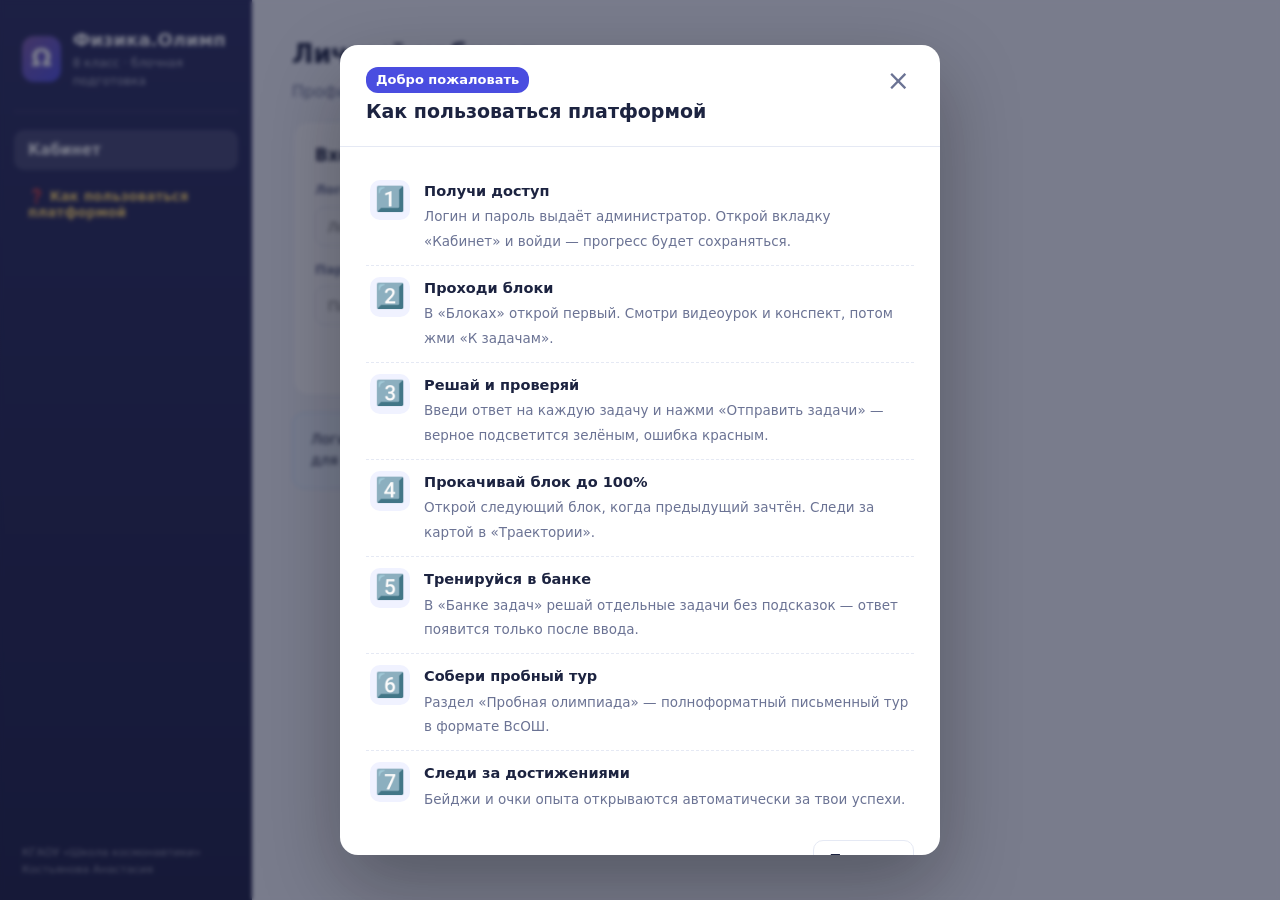
==== commit cbd9d919: "Update index.html" ====
--- a/index.html
+++ b/index.html
@@ -30,7 +30,7 @@
       <button class="nav-btn" data-view="profile">Кабинет</button>
       <button class="nav-help" id="nav-help-question">❓ Как пользоваться платформой</button>
     </nav>
-    <div class="sidebar-foot" id="sb-user">Региональный центр «Спутник»</div>
+    <div class="sidebar-foot" id="sb-user">КГАОУ «Школа космонавтики»<br>Костьянова Анастасия</div>
   </aside>
 
   <main class="main" id="main">
